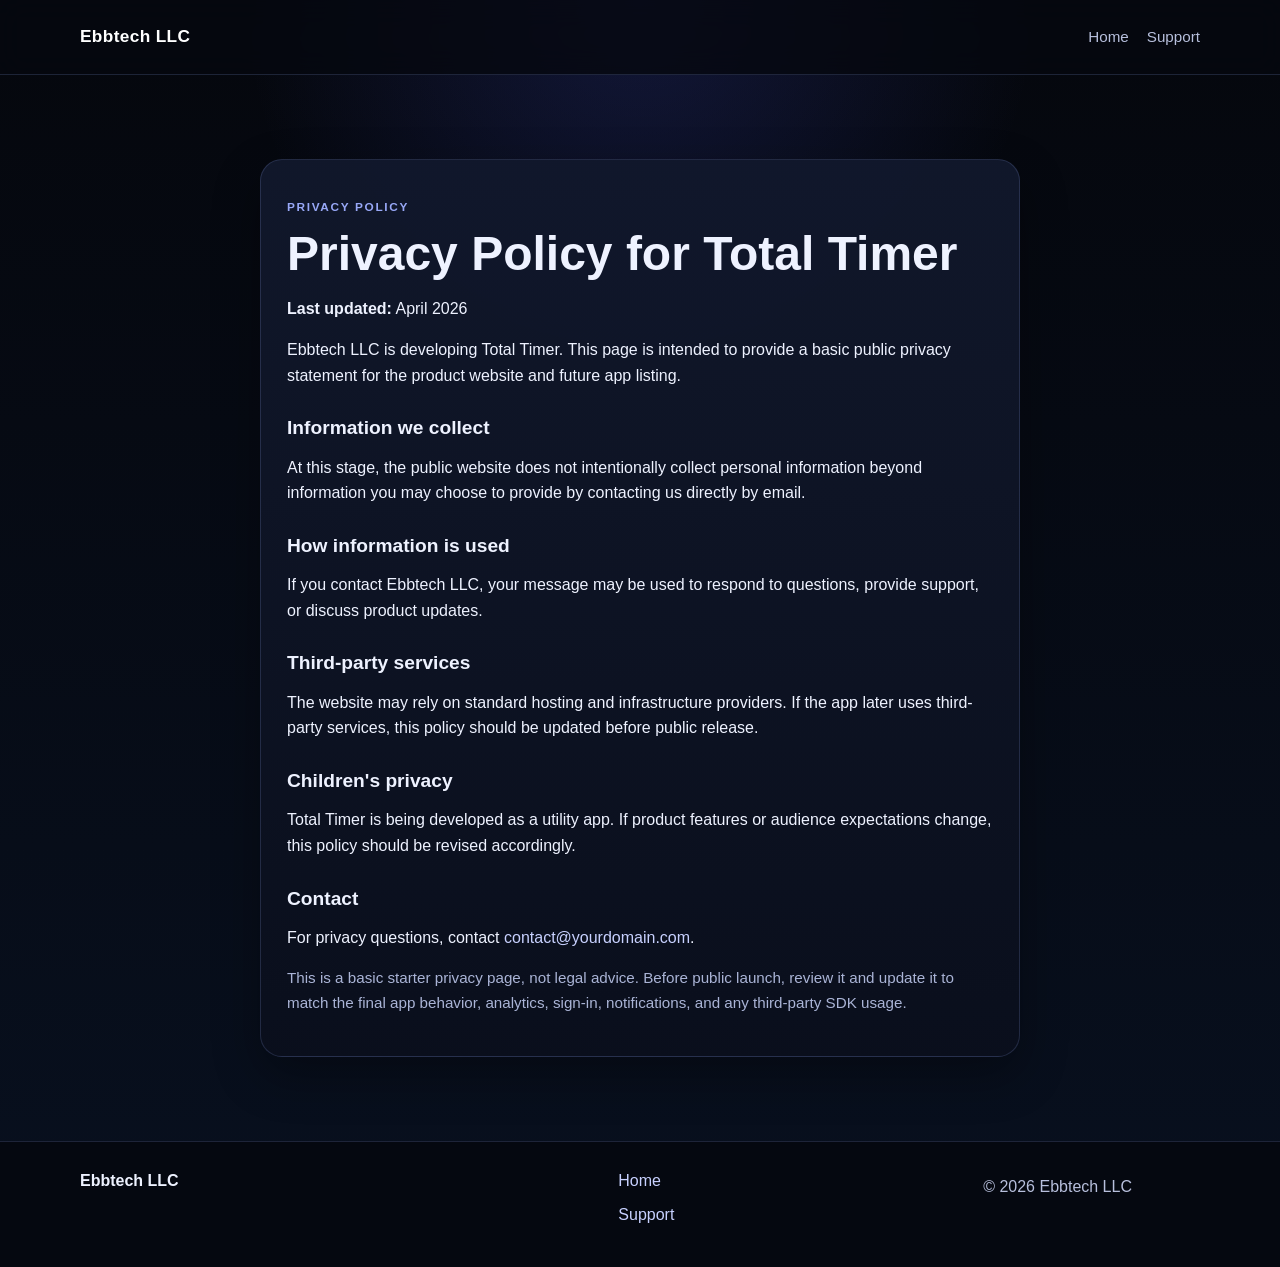
==== site/privacy.html @ 07781c79 "Original site backup" ====
<!doctype html>
<html lang="en">
<head>
  <meta charset="UTF-8" />
  <meta name="viewport" content="width=device-width, initial-scale=1.0" />
  <title>Privacy Policy | Ebbtech LLC</title>
  <meta name="description" content="Privacy policy for Ebbtech LLC and Total Timer." />
  <link rel="stylesheet" href="styles.css" />
</head>
<body>
  <header class="site-header">
    <div class="container nav">
      <a class="brand" href="index.html">Ebbtech LLC</a>
      <nav>
        <a href="index.html">Home</a>
        <a href="support.html">Support</a>
      </nav>
    </div>
  </header>

  <main class="section">
    <div class="container narrow legal-card">
      <p class="eyebrow">Privacy Policy</p>
      <h1>Privacy Policy for Total Timer</h1>
      <p><strong>Last updated:</strong> April 2026</p>

      <p>
        Ebbtech LLC is developing Total Timer. This page is intended to provide a basic public privacy statement for the
        product website and future app listing.
      </p>

      <h2>Information we collect</h2>
      <p>
        At this stage, the public website does not intentionally collect personal information beyond information you may
        choose to provide by contacting us directly by email.
      </p>

      <h2>How information is used</h2>
      <p>
        If you contact Ebbtech LLC, your message may be used to respond to questions, provide support, or discuss product updates.
      </p>

      <h2>Third-party services</h2>
      <p>
        The website may rely on standard hosting and infrastructure providers. If the app later uses third-party services,
        this policy should be updated before public release.
      </p>

      <h2>Children's privacy</h2>
      <p>
        Total Timer is being developed as a utility app. If product features or audience expectations change,
        this policy should be revised accordingly.
      </p>

      <h2>Contact</h2>
      <p>
        For privacy questions, contact <a href="mailto:contact@yourdomain.com">contact@yourdomain.com</a>.
      </p>

      <p class="small-note">
        This is a basic starter privacy page, not legal advice. Before public launch, review it and update it to match the
        final app behavior, analytics, sign-in, notifications, and any third-party SDK usage.
      </p>
    </div>
  </main>

  <footer class="site-footer">
    <div class="container footer-grid">
      <div><strong>Ebbtech LLC</strong></div>
      <div>
        <a href="index.html">Home</a>
        <a href="support.html">Support</a>
      </div>
      <div><p>&copy; <span id="year"></span> Ebbtech LLC</p></div>
    </div>
  </footer>

  <script>
    document.getElementById('year').textContent = new Date().getFullYear();
  </script>
</body>
</html>
---- site/styles.css ----
:root {
  --bg: #060913;
  --bg-alt: #0d1324;
  --panel: rgba(18, 26, 49, 0.9);
  --panel-2: rgba(12, 17, 31, 0.92);
  --text: #eef2ff;
  --muted: #b7bfdc;
  --line: rgba(118, 136, 201, 0.22);
  --accent: #4f5fff;
  --accent-2: #203f7a;
  --shadow: 0 18px 48px rgba(0, 0, 0, 0.32);
  --radius: 22px;
}

* { box-sizing: border-box; }
html { scroll-behavior: smooth; }
body {
  margin: 0;
  font-family: Inter, Arial, Helvetica, sans-serif;
  background:
    radial-gradient(circle at top, rgba(79, 95, 255, 0.18), transparent 28%),
    linear-gradient(180deg, #05070d 0%, #08101f 100%);
  color: var(--text);
  line-height: 1.6;
}
img { max-width: 100%; display: block; }
a { color: #c8d1ff; text-decoration: none; }
a:hover { text-decoration: underline; }

.container {
  width: min(1120px, calc(100% - 32px));
  margin: 0 auto;
}
.narrow {
  width: min(760px, calc(100% - 32px));
  margin: 0 auto;
}
.section {
  padding: 84px 0;
}
.section-alt {
  background: rgba(8, 13, 26, 0.58);
  border-top: 1px solid var(--line);
  border-bottom: 1px solid var(--line);
}
.eyebrow {
  text-transform: uppercase;
  letter-spacing: 0.14em;
  font-size: 0.74rem;
  color: #98a8f7;
  margin-bottom: 12px;
  font-weight: 700;
}

.site-header {
  position: sticky;
  top: 0;
  z-index: 100;
  background: rgba(5, 8, 15, 0.8);
  backdrop-filter: blur(14px);
  border-bottom: 1px solid var(--line);
}
.nav {
  display: flex;
  align-items: center;
  justify-content: space-between;
  gap: 20px;
  min-height: 74px;
}
.brand {
  color: #fff;
  font-weight: 800;
  font-size: 1.08rem;
  letter-spacing: 0.02em;
}
.nav nav {
  display: flex;
  gap: 18px;
  flex-wrap: wrap;
}
.nav nav a {
  color: var(--muted);
  font-size: 0.95rem;
}

.hero {
  padding: 70px 0 50px;
}
.hero-grid {
  display: grid;
  grid-template-columns: 1.25fr 0.8fr;
  gap: 44px;
  align-items: center;
}
.hero h1,
.section h2,
.legal-card h1 {
  margin: 0 0 16px;
  line-height: 1.06;
}
.hero h1 { font-size: clamp(2.6rem, 6vw, 4.7rem); }
.section h2,
.legal-card h1 { font-size: clamp(1.9rem, 4.2vw, 3rem); }
.lead,
.section-intro {
  font-size: 1.12rem;
  color: var(--muted);
  max-width: 760px;
}
.hero-shot-wrap {
  display: flex;
  justify-content: center;
}
.hero-shot {
  width: min(360px, 100%);
  border-radius: 30px;
  border: 1px solid rgba(255,255,255,0.1);
  box-shadow: var(--shadow);
}
.status-card {
  display: grid;
  grid-template-columns: repeat(3, 1fr);
  gap: 14px;
  margin: 28px 0 22px;
}
.status-card > div,
.card,
.contact-card,
.legal-card,
.shot-card {
  background: linear-gradient(180deg, rgba(17, 24, 44, 0.96), rgba(10, 15, 29, 0.97));
  border: 1px solid var(--line);
  border-radius: var(--radius);
  box-shadow: var(--shadow);
}
.status-card > div {
  padding: 18px;
}
.status-card p,
.contact-card p { margin: 6px 0 0; color: var(--muted); }
.button-row {
  display: flex;
  gap: 14px;
  flex-wrap: wrap;
  margin: 22px 0 10px;
}
.button {
  display: inline-flex;
  align-items: center;
  justify-content: center;
  padding: 14px 18px;
  border-radius: 999px;
  font-weight: 700;
  border: 1px solid var(--line);
}
.button.primary {
  background: linear-gradient(180deg, #5867ff, #3f4fe4);
  color: white;
}
.button.secondary {
  background: rgba(255,255,255,0.03);
  color: #d5dcff;
}
.note,
.small-note {
  color: #aab4d6;
  font-size: 0.95rem;
}

.feature-grid {
  display: grid;
  grid-template-columns: repeat(3, minmax(0, 1fr));
  gap: 18px;
  margin-top: 30px;
}
.card {
  padding: 24px;
}
.card h3 { margin-top: 0; }
.card p { margin-bottom: 0; color: var(--muted); }

.roadmap {
  display: grid;
  grid-template-columns: 1.2fr 0.8fr;
  gap: 26px;
  align-items: start;
}
.checklist {
  margin: 0;
  padding: 24px 24px 24px 42px;
  background: linear-gradient(180deg, rgba(17, 24, 44, 0.96), rgba(10, 15, 29, 0.97));
  border: 1px solid var(--line);
  border-radius: var(--radius);
  box-shadow: var(--shadow);
}
.checklist li { margin: 12px 0; }

.gallery {
  display: grid;
  grid-template-columns: repeat(3, minmax(0, 1fr));
  gap: 18px;
  margin-top: 30px;
}
.shot-card {
  overflow: hidden;
}
.shot-card img {
  width: 100%;
  aspect-ratio: 9 / 19;
  object-fit: cover;
  background: #06080f;
}
.shot-card figcaption {
  padding: 15px 16px 18px;
  color: var(--muted);
}

.contact-box {
  display: grid;
  grid-template-columns: 1.1fr 0.9fr;
  gap: 22px;
  align-items: start;
}
.contact-card,
.legal-card {
  padding: 26px;
}
.legal-card h2 { margin-top: 30px; font-size: 1.2rem; }

.site-footer {
  padding: 26px 0 40px;
  border-top: 1px solid var(--line);
  background: rgba(5, 8, 15, 0.86);
}
.footer-grid {
  display: grid;
  grid-template-columns: 1.2fr 0.8fr 0.5fr;
  gap: 18px;
  align-items: start;
}
.footer-grid div:nth-child(2) {
  display: flex;
  flex-direction: column;
  gap: 8px;
}
.footer-grid p { color: var(--muted); margin: 6px 0 0; }

@media (max-width: 960px) {
  .hero-grid,
  .roadmap,
  .contact-box,
  .footer-grid,
  .feature-grid,
  .gallery,
  .status-card {
    grid-template-columns: 1fr;
  }
  .hero {
    padding-top: 42px;
  }
}

@media (max-width: 640px) {
  .nav {
    padding: 12px 0;
    align-items: flex-start;
    flex-direction: column;
  }
  .nav nav {
    gap: 12px;
  }
  .section {
    padding: 64px 0;
  }
  .button-row {
    flex-direction: column;
  }
  .button {
    width: 100%;
  }
}
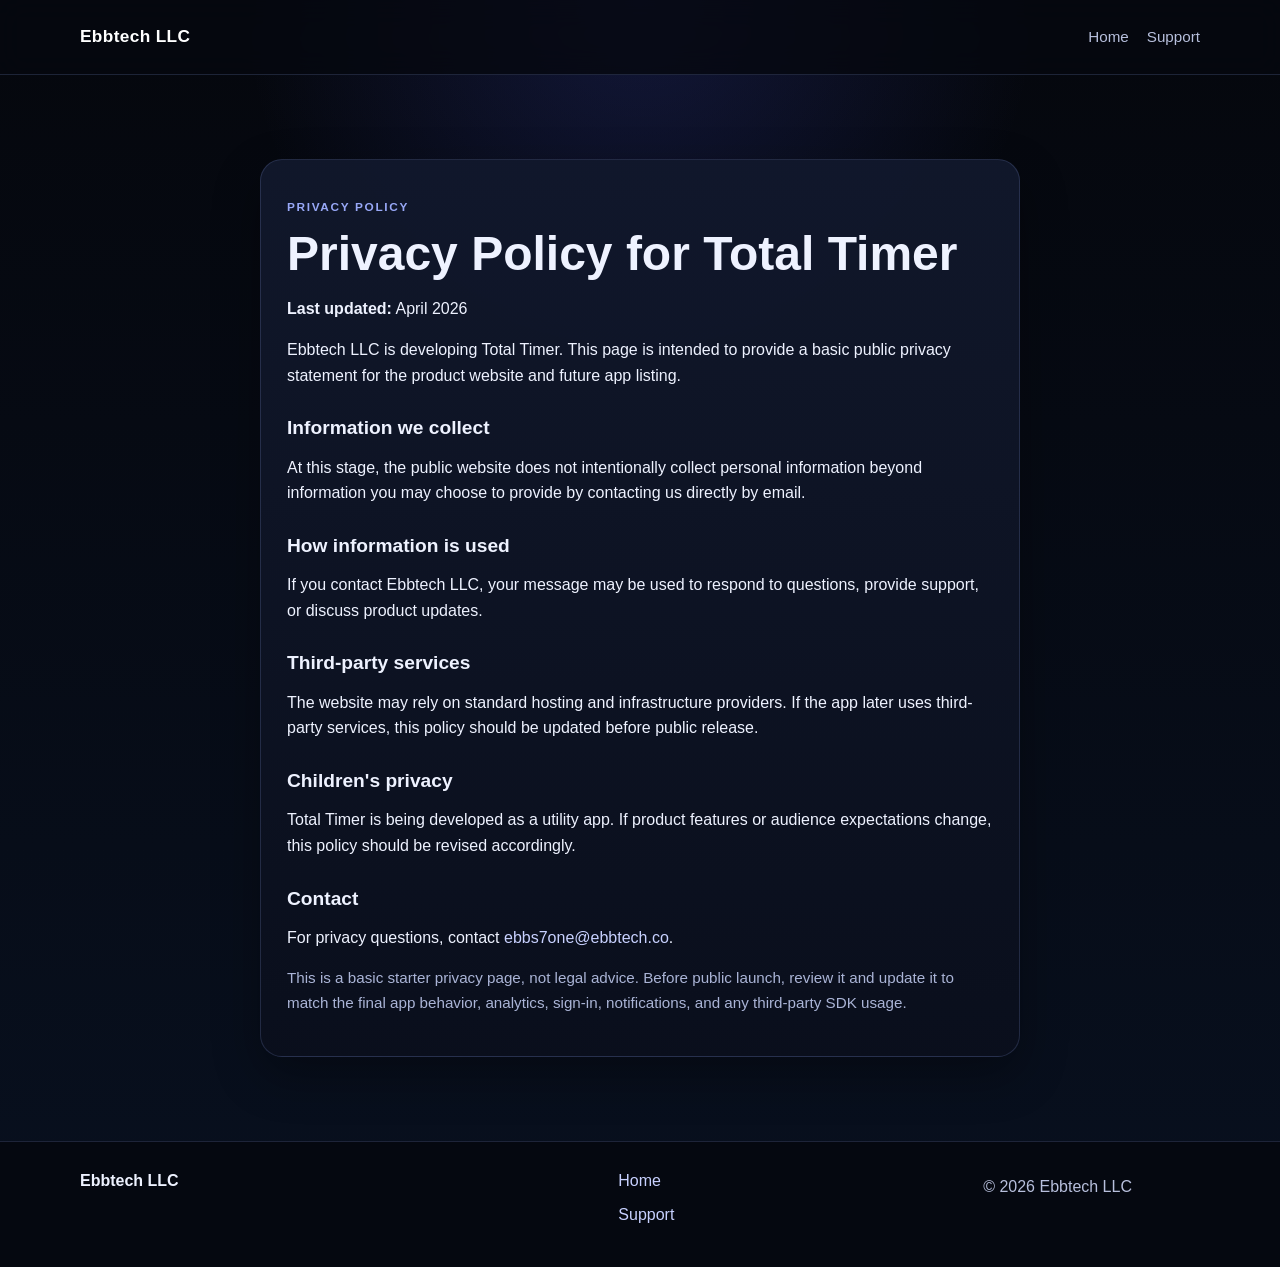
==== commit 0bfbda86: "Replace placeholder email with ebbs7one@ebbtech.co" ====
--- a/site/privacy.html
+++ b/site/privacy.html
@@ -54,7 +54,7 @@
 
       <h2>Contact</h2>
       <p>
-        For privacy questions, contact <a href="mailto:contact@yourdomain.com">contact@yourdomain.com</a>.
+        For privacy questions, contact <a href="mailto:ebbs7one@ebbtech.co">ebbs7one@ebbtech.co</a>.
       </p>
 
       <p class="small-note">
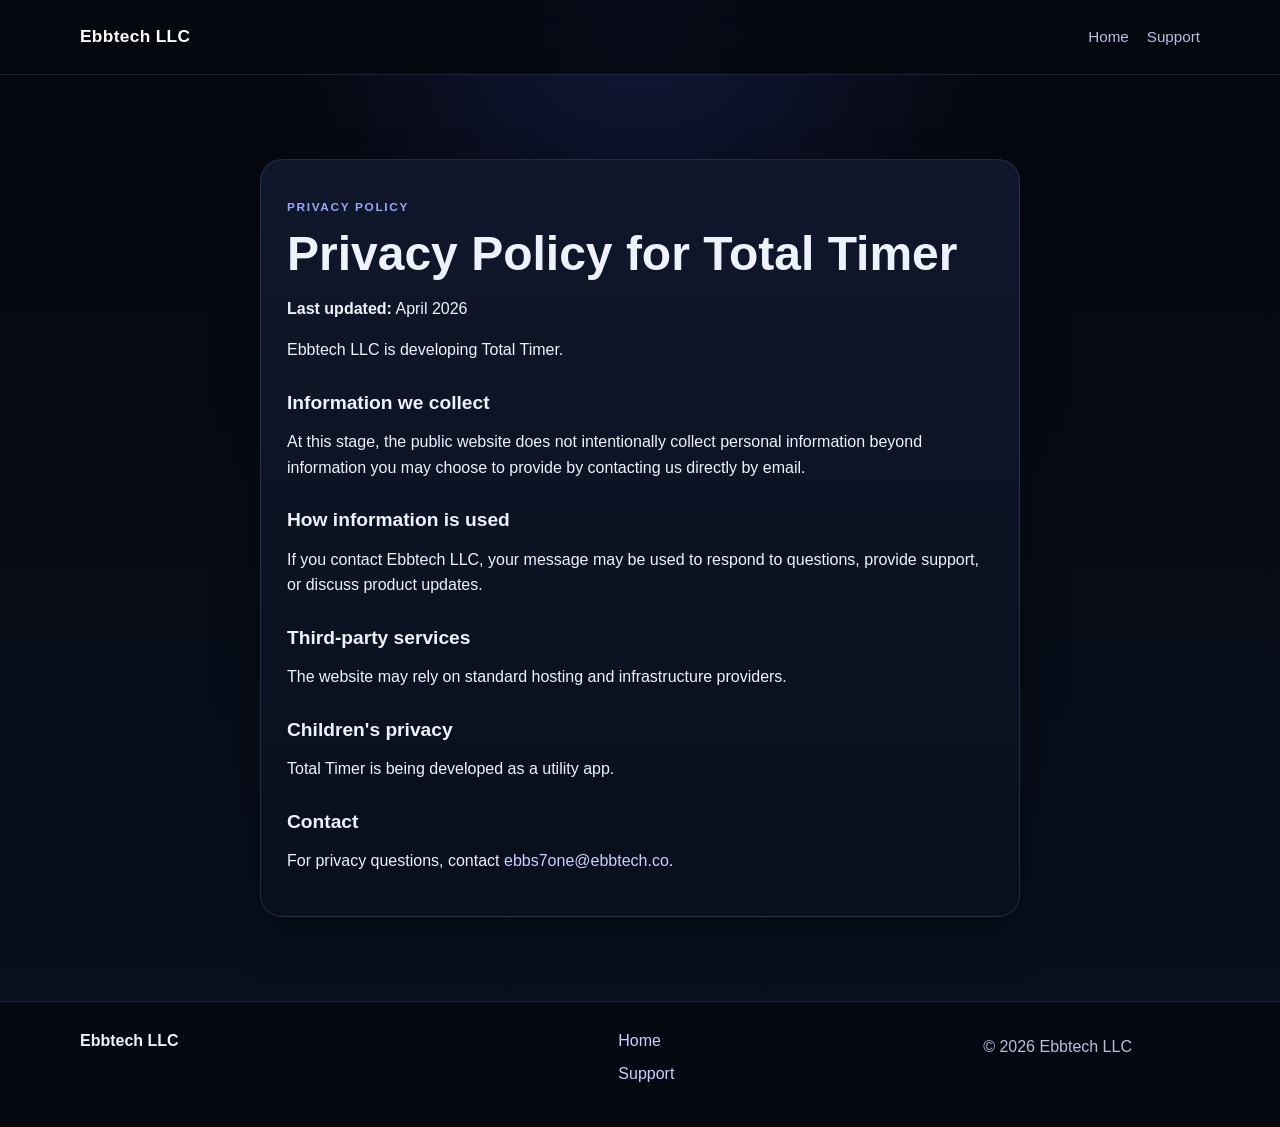
==== commit d37acbfa: "Remove leftover editing notes" ====
--- a/site/privacy.html
+++ b/site/privacy.html
@@ -25,8 +25,7 @@
       <p><strong>Last updated:</strong> April 2026</p>
 
       <p>
-        Ebbtech LLC is developing Total Timer. This page is intended to provide a basic public privacy statement for the
-        product website and future app listing.
+        Ebbtech LLC is developing Total Timer.
       </p>
 
       <h2>Information we collect</h2>
@@ -42,24 +41,17 @@
 
       <h2>Third-party services</h2>
       <p>
-        The website may rely on standard hosting and infrastructure providers. If the app later uses third-party services,
-        this policy should be updated before public release.
+        The website may rely on standard hosting and infrastructure providers.
       </p>
 
       <h2>Children's privacy</h2>
       <p>
-        Total Timer is being developed as a utility app. If product features or audience expectations change,
-        this policy should be revised accordingly.
+        Total Timer is being developed as a utility app.
       </p>
 
       <h2>Contact</h2>
       <p>
         For privacy questions, contact <a href="mailto:ebbs7one@ebbtech.co">ebbs7one@ebbtech.co</a>.
-      </p>
-
-      <p class="small-note">
-        This is a basic starter privacy page, not legal advice. Before public launch, review it and update it to match the
-        final app behavior, analytics, sign-in, notifications, and any third-party SDK usage.
       </p>
     </div>
   </main>
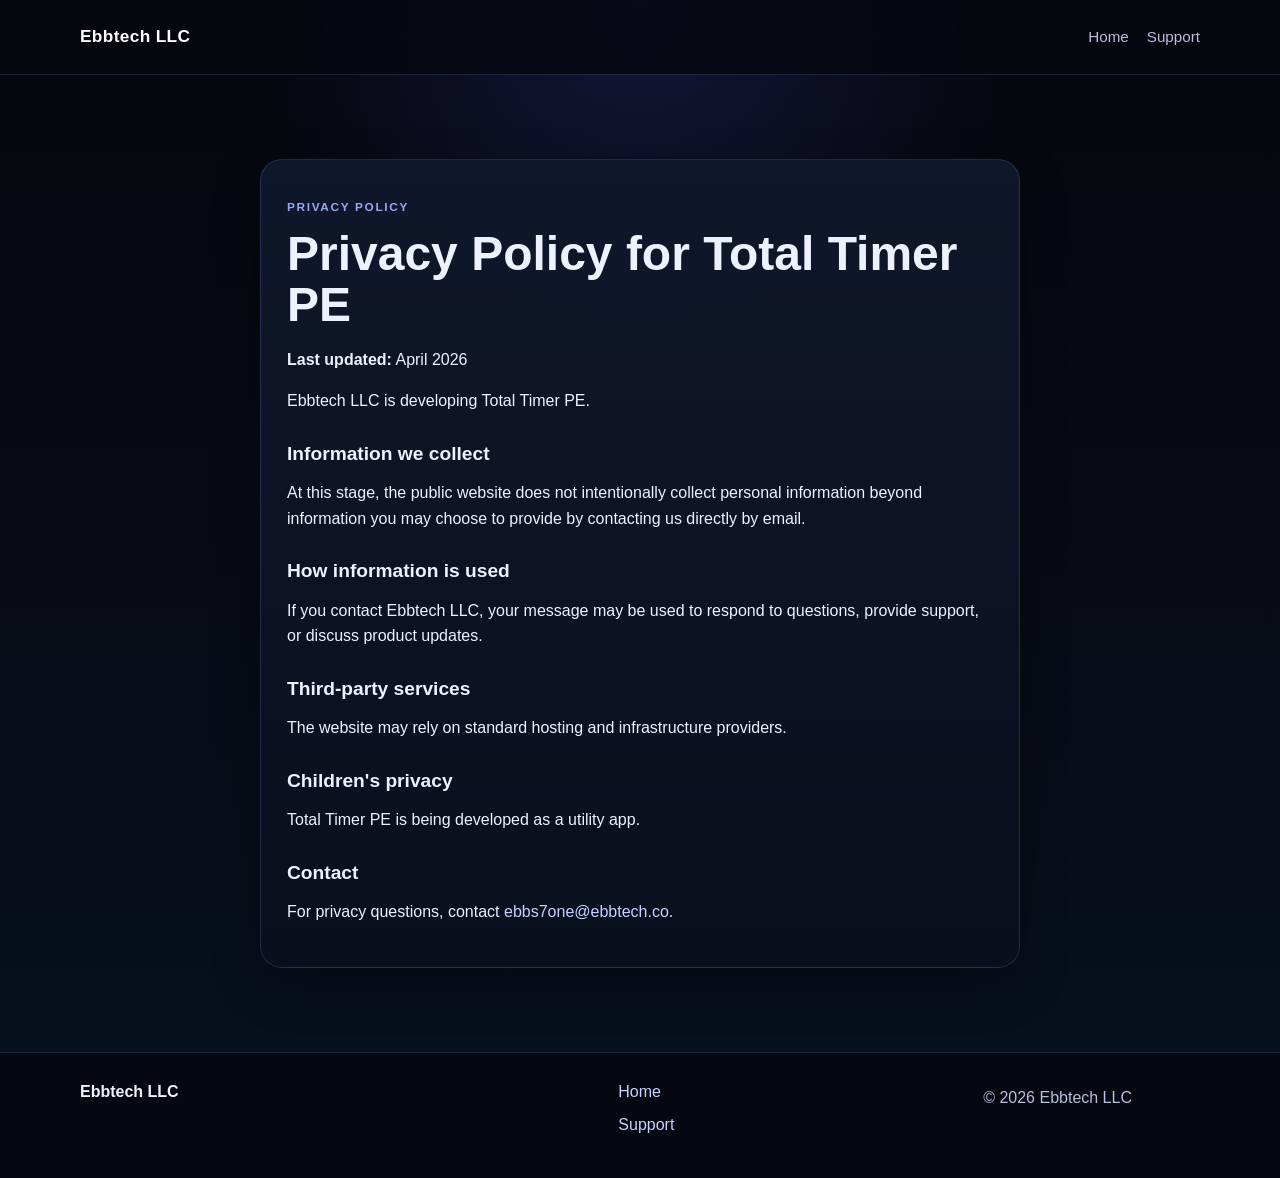
==== commit 2316d888: "Rename app to Total Timer PE" ====
--- a/site/privacy.html
+++ b/site/privacy.html
@@ -4,7 +4,7 @@
   <meta charset="UTF-8" />
   <meta name="viewport" content="width=device-width, initial-scale=1.0" />
   <title>Privacy Policy | Ebbtech LLC</title>
-  <meta name="description" content="Privacy policy for Ebbtech LLC and Total Timer." />
+  <meta name="description" content="Privacy policy for Ebbtech LLC and Total Timer PE." />
   <link rel="stylesheet" href="styles.css" />
 </head>
 <body>
@@ -21,11 +21,11 @@
   <main class="section">
     <div class="container narrow legal-card">
       <p class="eyebrow">Privacy Policy</p>
-      <h1>Privacy Policy for Total Timer</h1>
+      <h1>Privacy Policy for Total Timer PE</h1>
       <p><strong>Last updated:</strong> April 2026</p>
 
       <p>
-        Ebbtech LLC is developing Total Timer.
+        Ebbtech LLC is developing Total Timer PE.
       </p>
 
       <h2>Information we collect</h2>
@@ -46,7 +46,7 @@
 
       <h2>Children's privacy</h2>
       <p>
-        Total Timer is being developed as a utility app.
+        Total Timer PE is being developed as a utility app.
       </p>
 
       <h2>Contact</h2>
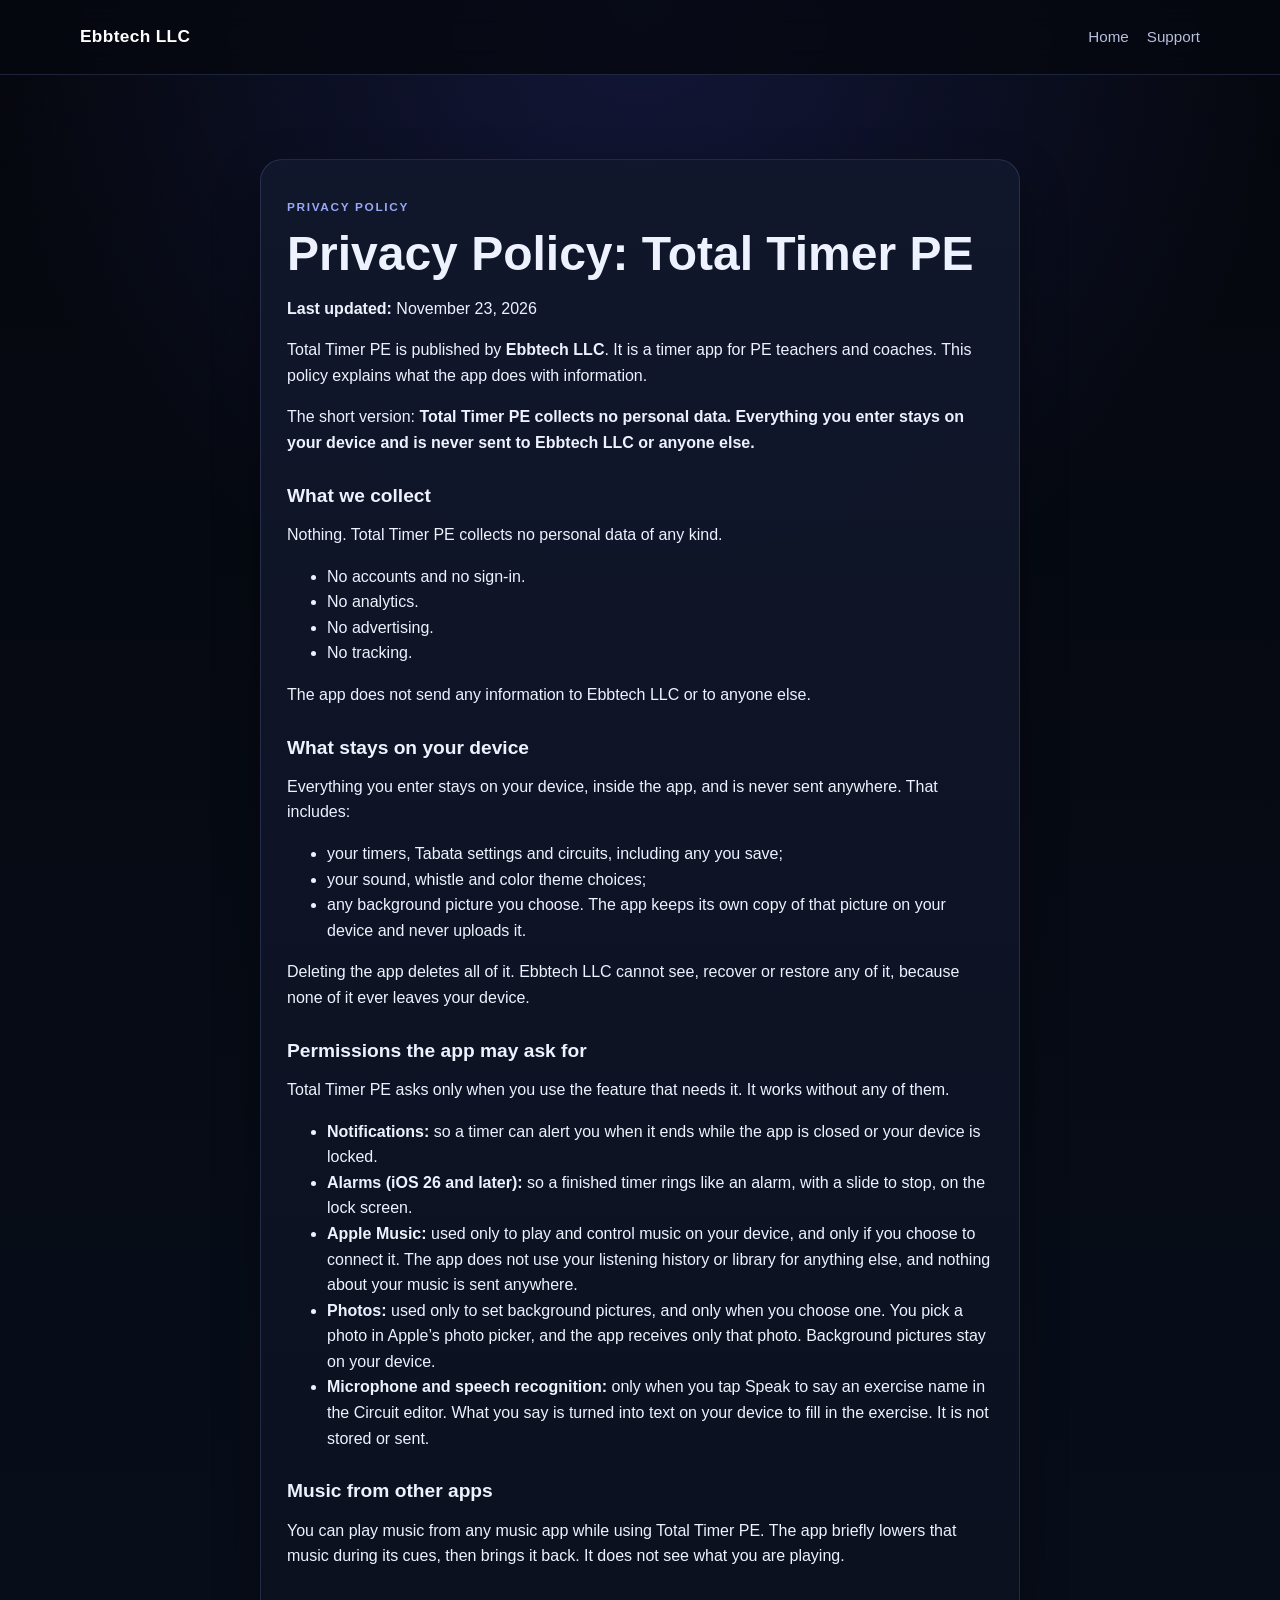
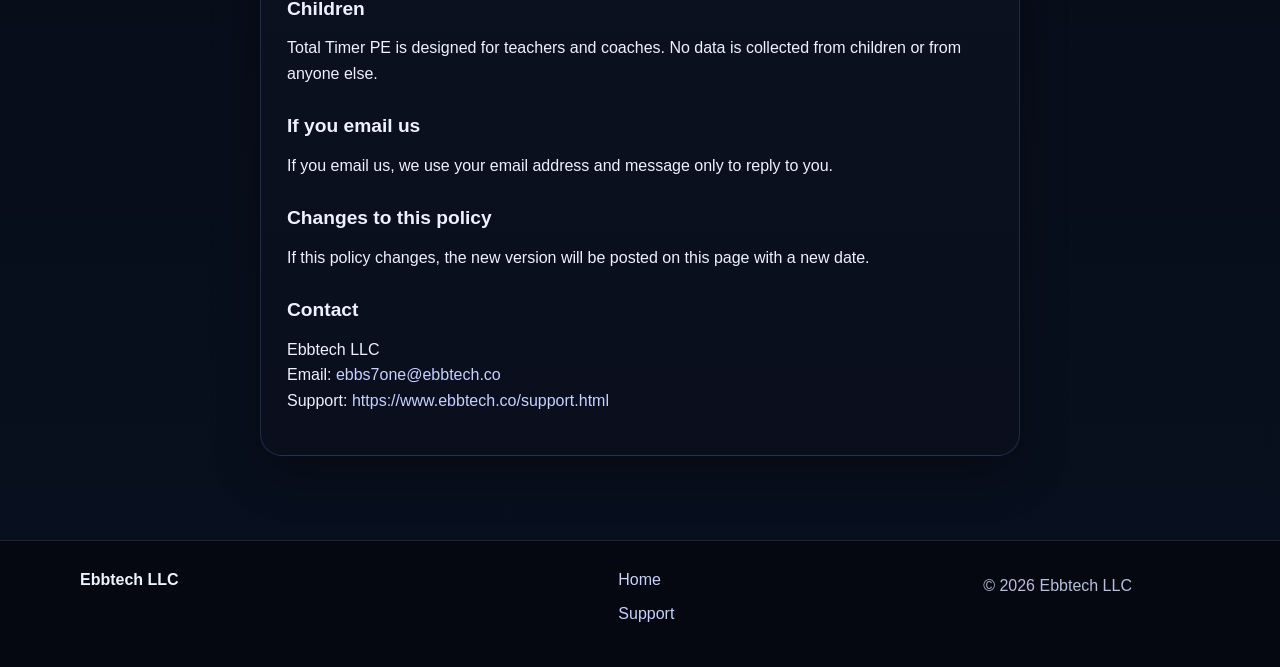
==== commit 9c200fc4: "Replace privacy page with the Total Timer PE privacy policy" ====
--- a/site/privacy.html
+++ b/site/privacy.html
@@ -4,7 +4,7 @@
   <meta charset="UTF-8" />
   <meta name="viewport" content="width=device-width, initial-scale=1.0" />
   <title>Privacy Policy | Ebbtech LLC</title>
-  <meta name="description" content="Privacy policy for Ebbtech LLC and Total Timer PE." />
+  <meta name="description" content="Privacy policy for Total Timer PE by Ebbtech LLC. The app collects no personal data." />
   <link rel="stylesheet" href="styles.css" />
 </head>
 <body>
@@ -21,37 +21,75 @@
   <main class="section">
     <div class="container narrow legal-card">
       <p class="eyebrow">Privacy Policy</p>
-      <h1>Privacy Policy for Total Timer PE</h1>
-      <p><strong>Last updated:</strong> April 2026</p>
+      <h1>Privacy Policy: Total Timer PE</h1>
+      <p><strong>Last updated:</strong> November 23, 2026</p>
 
       <p>
-        Ebbtech LLC is developing Total Timer PE.
+        Total Timer PE is published by <strong>Ebbtech LLC</strong>. It is a timer app for PE teachers and coaches.
+        This policy explains what the app does with information.
+      </p>
+      <p>
+        The short version: <strong>Total Timer PE collects no personal data. Everything you enter stays on your device
+        and is never sent to Ebbtech LLC or anyone else.</strong>
       </p>
 
-      <h2>Information we collect</h2>
+      <h2>What we collect</h2>
+      <p>Nothing. Total Timer PE collects no personal data of any kind.</p>
+      <ul>
+        <li>No accounts and no sign-in.</li>
+        <li>No analytics.</li>
+        <li>No advertising.</li>
+        <li>No tracking.</li>
+      </ul>
+      <p>The app does not send any information to Ebbtech LLC or to anyone else.</p>
+
+      <h2>What stays on your device</h2>
+      <p>Everything you enter stays on your device, inside the app, and is never sent anywhere. That includes:</p>
+      <ul>
+        <li>your timers, Tabata settings and circuits, including any you save;</li>
+        <li>your sound, whistle and color theme choices;</li>
+        <li>any background picture you choose. The app keeps its own copy of that picture on your device and never uploads it.</li>
+      </ul>
       <p>
-        At this stage, the public website does not intentionally collect personal information beyond information you may
-        choose to provide by contacting us directly by email.
+        Deleting the app deletes all of it. Ebbtech LLC cannot see, recover or restore any of it, because none of it
+        ever leaves your device.
       </p>
 
-      <h2>How information is used</h2>
+      <h2>Permissions the app may ask for</h2>
+      <p>Total Timer PE asks only when you use the feature that needs it. It works without any of them.</p>
+      <ul>
+        <li><strong>Notifications:</strong> so a timer can alert you when it ends while the app is closed or your device is locked.</li>
+        <li><strong>Alarms (iOS 26 and later):</strong> so a finished timer rings like an alarm, with a slide to stop, on the lock screen.</li>
+        <li><strong>Apple Music:</strong> used only to play and control music on your device, and only if you choose to connect it.
+          The app does not use your listening history or library for anything else, and nothing about your music is sent anywhere.</li>
+        <li><strong>Photos:</strong> used only to set background pictures, and only when you choose one. You pick a photo in
+          Apple&rsquo;s photo picker, and the app receives only that photo. Background pictures stay on your device.</li>
+        <li><strong>Microphone and speech recognition:</strong> only when you tap Speak to say an exercise name in the Circuit
+          editor. What you say is turned into text on your device to fill in the exercise. It is not stored or sent.</li>
+      </ul>
+
+      <h2>Music from other apps</h2>
       <p>
-        If you contact Ebbtech LLC, your message may be used to respond to questions, provide support, or discuss product updates.
+        You can play music from any music app while using Total Timer PE. The app briefly lowers that music during its
+        cues, then brings it back. It does not see what you are playing.
       </p>
 
-      <h2>Third-party services</h2>
+      <h2>Children</h2>
       <p>
-        The website may rely on standard hosting and infrastructure providers.
+        Total Timer PE is designed for teachers and coaches. No data is collected from children or from anyone else.
       </p>
 
-      <h2>Children's privacy</h2>
-      <p>
-        Total Timer PE is being developed as a utility app.
-      </p>
+      <h2>If you email us</h2>
+      <p>If you email us, we use your email address and message only to reply to you.</p>
+
+      <h2>Changes to this policy</h2>
+      <p>If this policy changes, the new version will be posted on this page with a new date.</p>
 
       <h2>Contact</h2>
       <p>
-        For privacy questions, contact <a href="mailto:ebbs7one@ebbtech.co">ebbs7one@ebbtech.co</a>.
+        Ebbtech LLC<br />
+        Email: <a href="mailto:ebbs7one@ebbtech.co">ebbs7one@ebbtech.co</a><br />
+        Support: <a href="support.html">https://www.ebbtech.co/support.html</a>
       </p>
     </div>
   </main>
